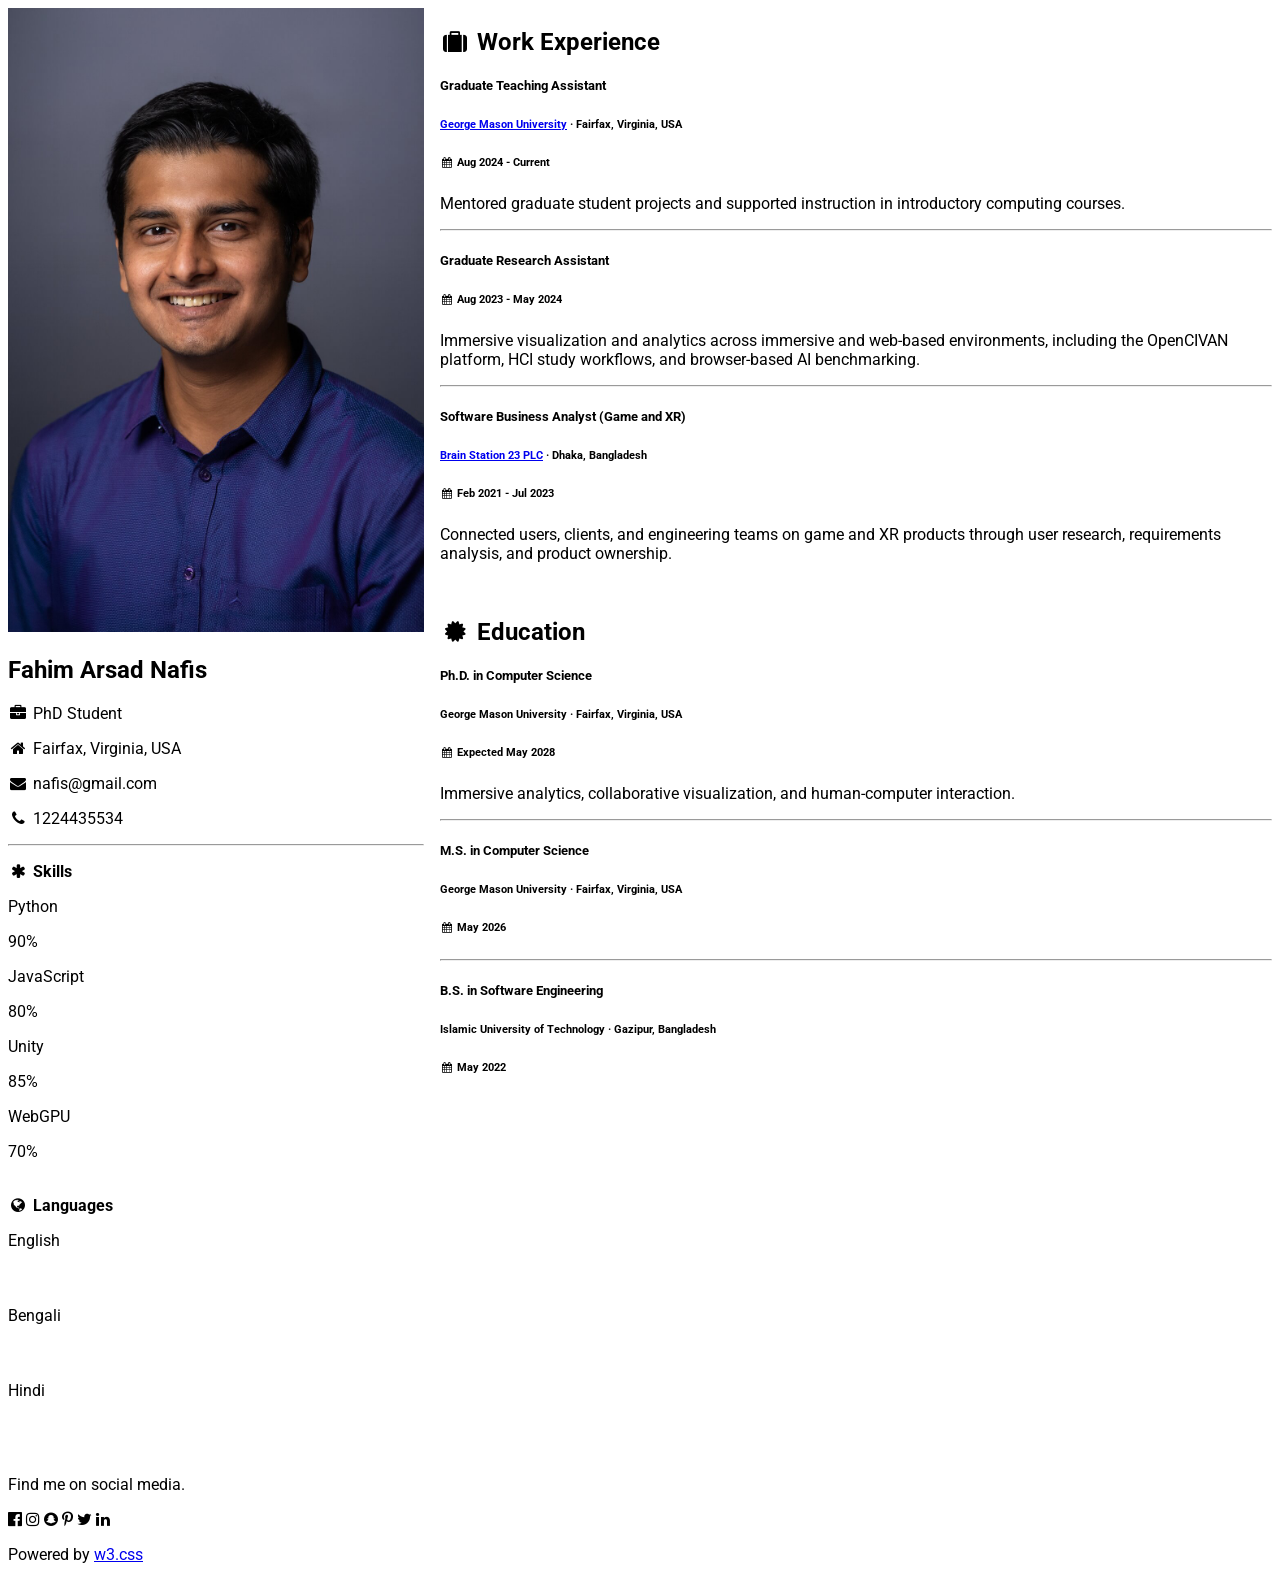
==== 1/Part1/index.html @ 98cef007 "inital commit" ====
<!DOCTYPE html>

<html>
<title>Fahim Arsad Nafis - CV</title>
<meta name="viewport" content="width=device-width, initial-scale=1">
<link rel="stylesheet" href="https://www.w3schools.com/w3css/5/w3.css">
<link rel="stylesheet" href="https://fonts.googleapis.com/css?family=Roboto">
<link rel="stylesheet" href="https://cdnjs.cloudflare.com/ajax/libs/font-awesome/4.7.0/css/font-awesome.min.css">

<style>
html,body,h1,h2,h3,h4,h5,h6 {
  font-family:"Roboto",sans-serif
}

.cv-grid {
  display:grid;
  grid-template-columns:1fr;
  gap:16px;
}

@media (min-width:601px) {
  .cv-grid {
    grid-template-columns:1fr 2fr;
  }
}
</style>

<body class="w3-light-grey">

<!-- Page Container -->

<main class="w3-content w3-margin-top" style="max-width:1400px">

<!-- Grid -->

<div class="cv-grid w3-padding">

<!-- Left Column -->

<div>

<div class="w3-white w3-text-grey w3-card-4">

<!-- swapped in my own photo -->
<img src="public/src/image/profile.jpg"
style="width:100%"
alt="Fahim Arsad Nafis">

<!-- moved name under the pic instead of on top of it -->
<div class="w3-container w3-text-black">
<h2>Fahim Arsad Nafis</h2>
</div>

<div class="w3-container">

<p>
<i class="fa fa-briefcase fa-fw w3-margin-right w3-large w3-text-teal"></i>
PhD Student
</p>

<p>
<i class="fa fa-home fa-fw w3-margin-right w3-large w3-text-teal"></i>
Fairfax, Virginia, USA
</p>

<!-- updated email -->
<p>
<i class="fa fa-envelope fa-fw w3-margin-right w3-large w3-text-teal"></i>
nafis@gmail.com
</p>

<p>
<i class="fa fa-phone fa-fw w3-margin-right w3-large w3-text-teal"></i>
1224435534
</p>

<hr>

<p class="w3-large">
<b>
<i class="fa fa-asterisk fa-fw w3-margin-right w3-text-teal"></i>
Skills
</b>
</p>

<!-- my actual skills now, not the template ones -->
<p>Python</p>

<div class="w3-light-grey w3-round-xlarge w3-small">
<div class="w3-container w3-center w3-round-xlarge w3-teal"
style="width:90%">
90%
</div>
</div>

<p>JavaScript</p>

<div class="w3-light-grey w3-round-xlarge w3-small">
<div class="w3-container w3-center w3-round-xlarge w3-teal"
style="width:80%">
80%
</div>
</div>

<p>Unity</p>

<div class="w3-light-grey w3-round-xlarge w3-small">
<div class="w3-container w3-center w3-round-xlarge w3-teal"
style="width:85%">
85%
</div>
</div>

<p>WebGPU</p>

<div class="w3-light-grey w3-round-xlarge w3-small">
<div class="w3-container w3-center w3-round-xlarge w3-teal"
style="width:70%">
70%
</div>
</div>

<br>

<p class="w3-large">
<b>
<i class="fa fa-globe fa-fw w3-margin-right w3-text-teal"></i>
Languages
</b>
</p>

<!-- languages I actually speak -->
<p>English</p>

<div class="w3-light-grey w3-round-xlarge">
<div class="w3-round-xlarge w3-teal"
style="height:24px;width:100%">
</div>
</div>

<p>Bengali</p>

<div class="w3-light-grey w3-round-xlarge">
<div class="w3-round-xlarge w3-teal"
style="height:24px;width:100%">
</div>
</div>

<p>Hindi</p>

<div class="w3-light-grey w3-round-xlarge">
<div class="w3-round-xlarge w3-teal"
style="height:24px;width:60%">
</div>
</div>

<br>

</div>
</div>

</div>

<!-- Right Column -->

<div>

<!-- Work Experience -->

<section class="w3-container w3-card w3-white w3-margin-bottom">

<h2 class="w3-text-grey w3-padding-16">
<i class="fa fa-suitcase fa-fw w3-margin-right w3-xxlarge w3-text-teal"></i>
Work Experience
</h2>

<!-- GTA job first since its my current one -->
<div class="w3-container">

<h5 class="w3-opacity">
<b>Graduate Teaching Assistant</b>
</h5>

<h6 class="w3-text-teal">
<a href="https://www.gmu.edu/" target="_blank">George Mason University</a>
&middot; Fairfax, Virginia, USA
</h6>

<h6 class="w3-text-teal">
<i class="fa fa-calendar fa-fw w3-margin-right"></i>
Aug 2024 -
<span class="w3-tag w3-teal w3-round">Current</span>
</h6>

<p>
Mentored graduate student projects and supported instruction in
introductory computing courses.
</p>

<hr>

</div>

<div class="w3-container">

<h5 class="w3-opacity">
<b>Graduate Research Assistant</b>
</h5>

<!-- added dates for this one, was missing before -->
<h6 class="w3-text-teal">
<i class="fa fa-calendar fa-fw w3-margin-right"></i>
Aug 2023 - May 2024
</h6>

<p>
Immersive visualization and analytics across immersive and web-based
environments, including the OpenCIVAN platform, HCI study workflows,
and browser-based AI benchmarking.
</p>

<hr>

</div>

<div class="w3-container">

<!-- old job before grad school -->
<h5 class="w3-opacity">
<b>Software Business Analyst (Game and XR)</b>
</h5>

<h6 class="w3-text-teal">
<a href="https://brainstation-23.com/" target="_blank">Brain Station 23 PLC</a>
&middot; Dhaka, Bangladesh
</h6>

<h6 class="w3-text-teal">
<i class="fa fa-calendar fa-fw w3-margin-right"></i>
Feb 2021 - Jul 2023
</h6>

<p>
Connected users, clients, and engineering teams on game and XR
products through user research, requirements analysis, and product
ownership.
</p>

<br>

</div>

</section>

<!-- my real schools now -->
<!-- Education -->

<section class="w3-container w3-card w3-white">

<h2 class="w3-text-grey w3-padding-16">
<i class="fa fa-certificate fa-fw w3-margin-right w3-xxlarge w3-text-teal"></i>
Education
</h2>

<div class="w3-container">

<h5 class="w3-opacity">
<b>Ph.D. in Computer Science</b>
</h5>

<h6 class="w3-text-teal">
George Mason University &middot; Fairfax, Virginia, USA
</h6>

<h6 class="w3-text-teal">
<i class="fa fa-calendar fa-fw w3-margin-right"></i>
Expected May 2028
</h6>

<p>
Immersive analytics, collaborative visualization, and
human-computer interaction.
</p>

<hr>

</div>

<div class="w3-container">

<h5 class="w3-opacity">
<b>M.S. in Computer Science</b>
</h5>

<h6 class="w3-text-teal">
George Mason University &middot; Fairfax, Virginia, USA
</h6>

<h6 class="w3-text-teal">
<i class="fa fa-calendar fa-fw w3-margin-right"></i>
May 2026
</h6>

<hr>

</div>

<div class="w3-container">

<h5 class="w3-opacity">
<b>B.S. in Software Engineering</b>
</h5>

<h6 class="w3-text-teal">
Islamic University of Technology &middot; Gazipur, Bangladesh
</h6>

<h6 class="w3-text-teal">
<i class="fa fa-calendar fa-fw w3-margin-right"></i>
May 2022
</h6>

<br>

</div>

</section>

</div>

<!-- End Grid -->

</div>

</main>

<!-- Footer -->

<footer class="w3-container w3-teal w3-center w3-margin-top">

<p>Find me on social media.</p>

<i class="fa fa-facebook-official w3-hover-opacity"></i> <i class="fa fa-instagram w3-hover-opacity"></i> <i class="fa fa-snapchat w3-hover-opacity"></i> <i class="fa fa-pinterest-p w3-hover-opacity"></i> <i class="fa fa-twitter w3-hover-opacity"></i> <i class="fa fa-linkedin w3-hover-opacity"></i>

<p>
Powered by
<a href="https://www.w3schools.com/w3css/default.asp"
target="_blank">
w3.css
</a>
</p>

</footer>

</body>
</html>
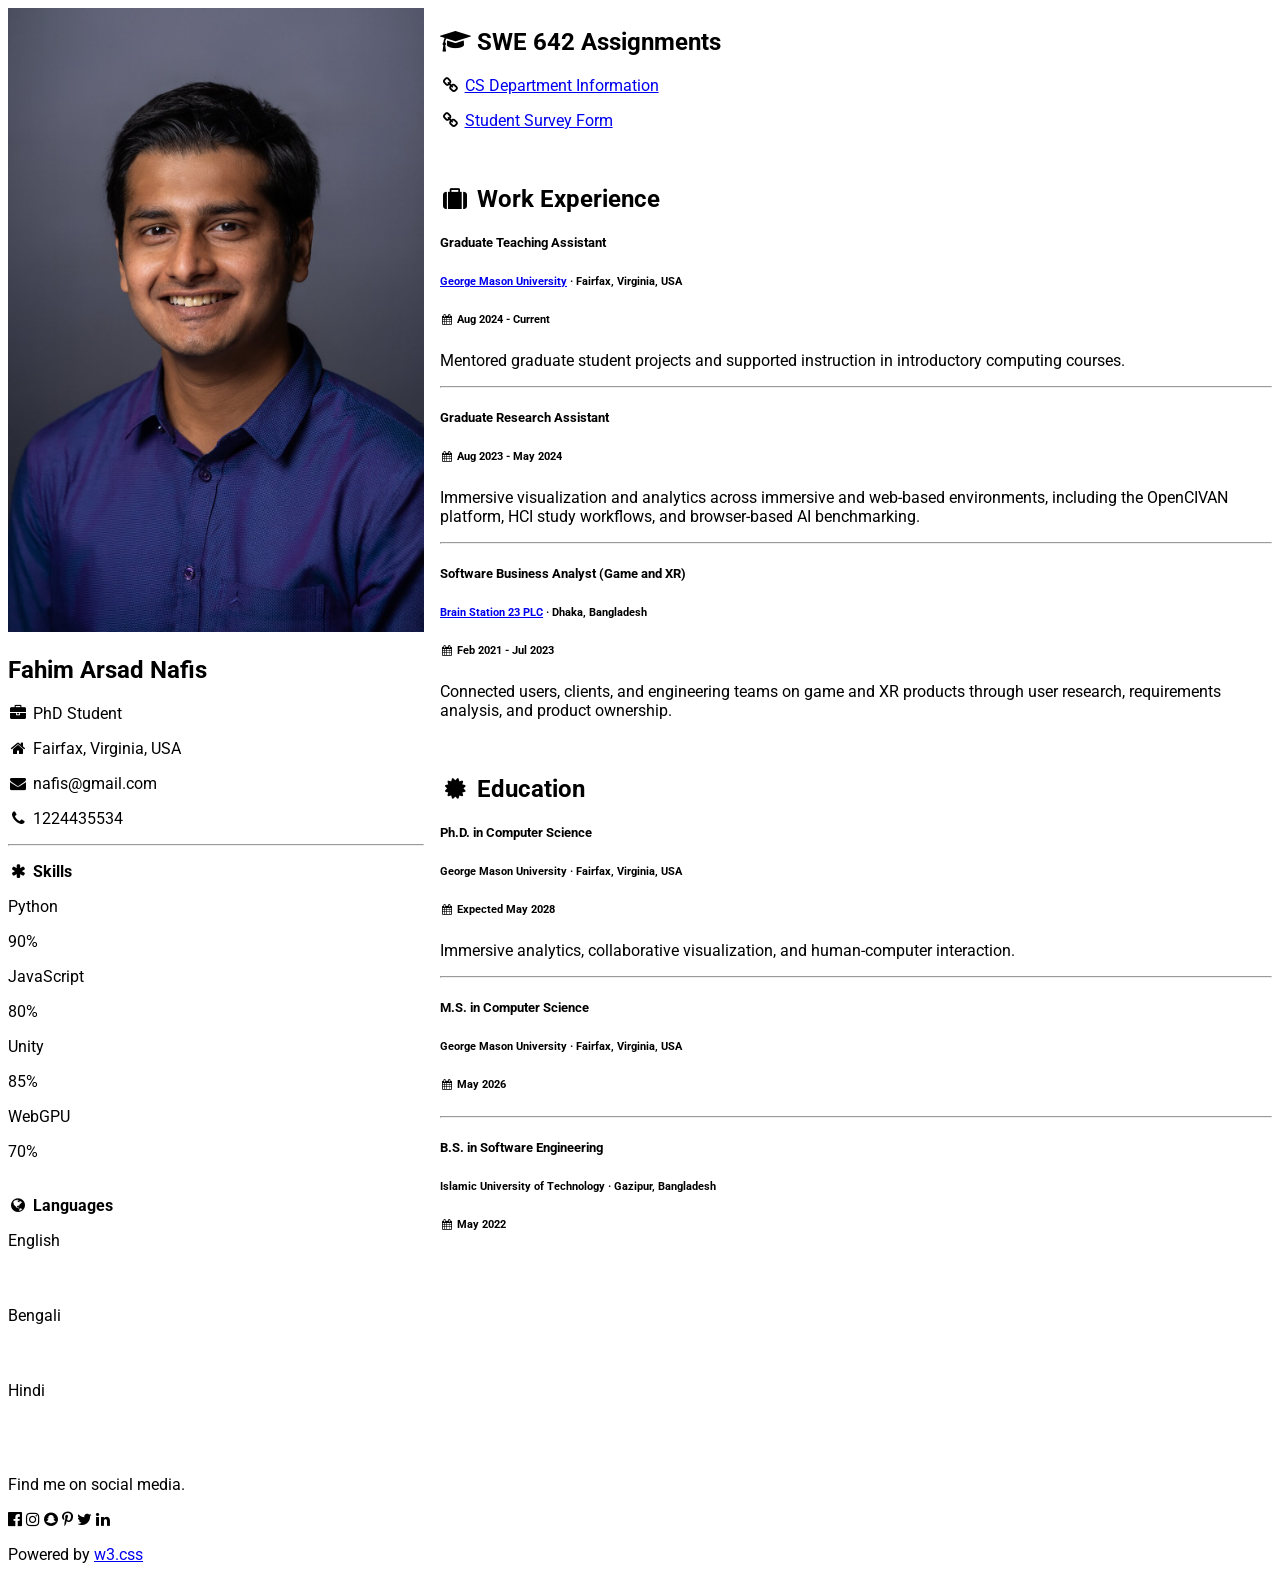
==== commit 87555a39: "Updated Assignment links" ====
--- a/1/Part1/index.html
+++ b/1/Part1/index.html
@@ -165,6 +165,32 @@
 
 <div>
 
+<!-- class assignment links -->
+<section class="w3-container w3-card w3-white w3-margin-bottom">
+
+<h2 class="w3-text-grey w3-padding-16">
+<i class="fa fa-graduation-cap fa-fw w3-margin-right w3-xxlarge w3-text-teal"></i>
+SWE 642 Assignments
+</h2>
+
+<div class="w3-container">
+
+<p>
+<i class="fa fa-link fa-fw w3-margin-right w3-text-teal"></i>
+<a href="http://gmu-cs-fnafis2.s3-website.us-east-2.amazonaws.com/" target="_blank">CS Department Information</a>
+</p>
+
+<p>
+<i class="fa fa-link fa-fw w3-margin-right w3-text-teal"></i>
+<a href="http://gmu-cs-fnafis2.s3-website.us-east-2.amazonaws.com/survey.html" target="_blank">Student Survey Form</a>
+</p>
+
+<br>
+
+</div>
+
+</section>
+
 <!-- Work Experience -->
 
 <section class="w3-container w3-card w3-white w3-margin-bottom">
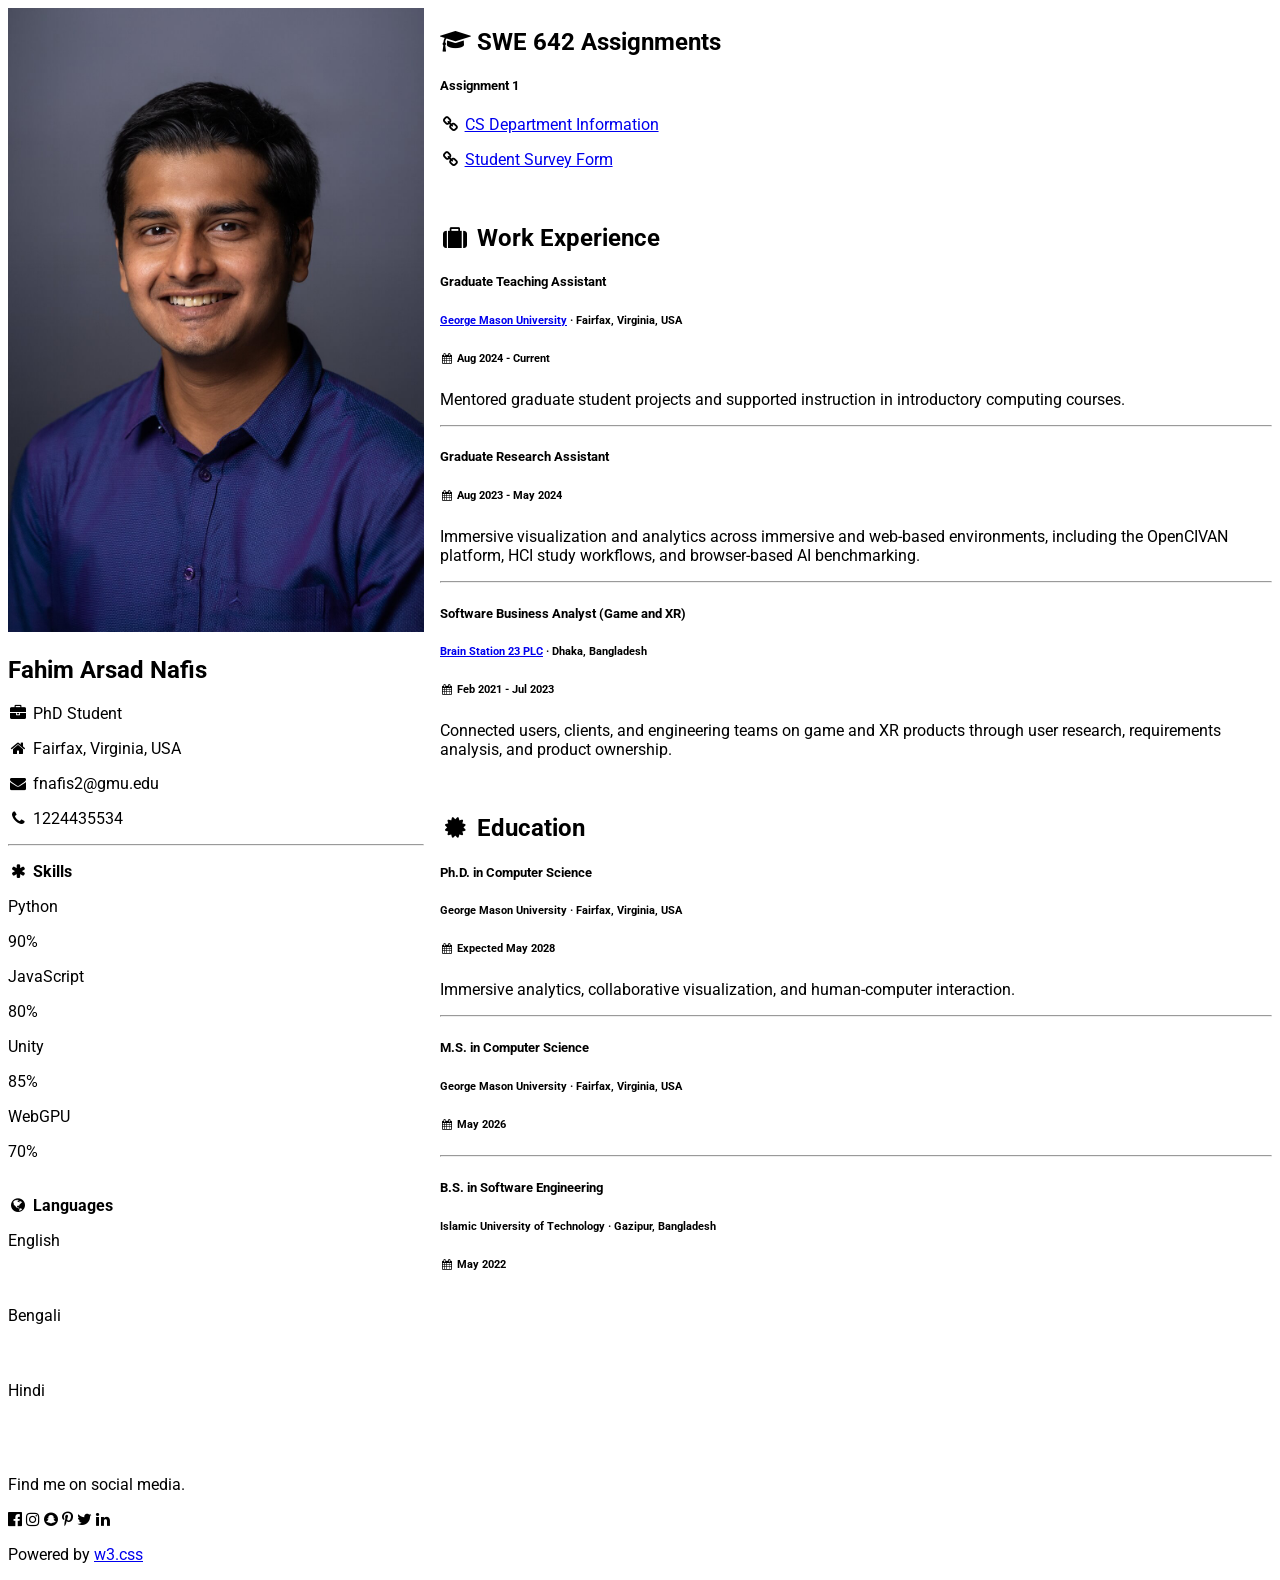
==== commit 17567761: "Part 1 is updated with submission links" ====
--- a/1/Part1/index.html
+++ b/1/Part1/index.html
@@ -66,7 +66,7 @@
 <!-- updated email -->
 <p>
 <i class="fa fa-envelope fa-fw w3-margin-right w3-large w3-text-teal"></i>
-nafis@gmail.com
+fnafis2@gmu.edu
 </p>
 
 <p>
@@ -175,6 +175,10 @@
 
 <div class="w3-container">
 
+<h5 class="w3-opacity">
+<b>Assignment 1</b>
+</h5>
+
 <p>
 <i class="fa fa-link fa-fw w3-margin-right w3-text-teal"></i>
 <a href="http://gmu-cs-fnafis2.s3-website.us-east-2.amazonaws.com/" target="_blank">CS Department Information</a>
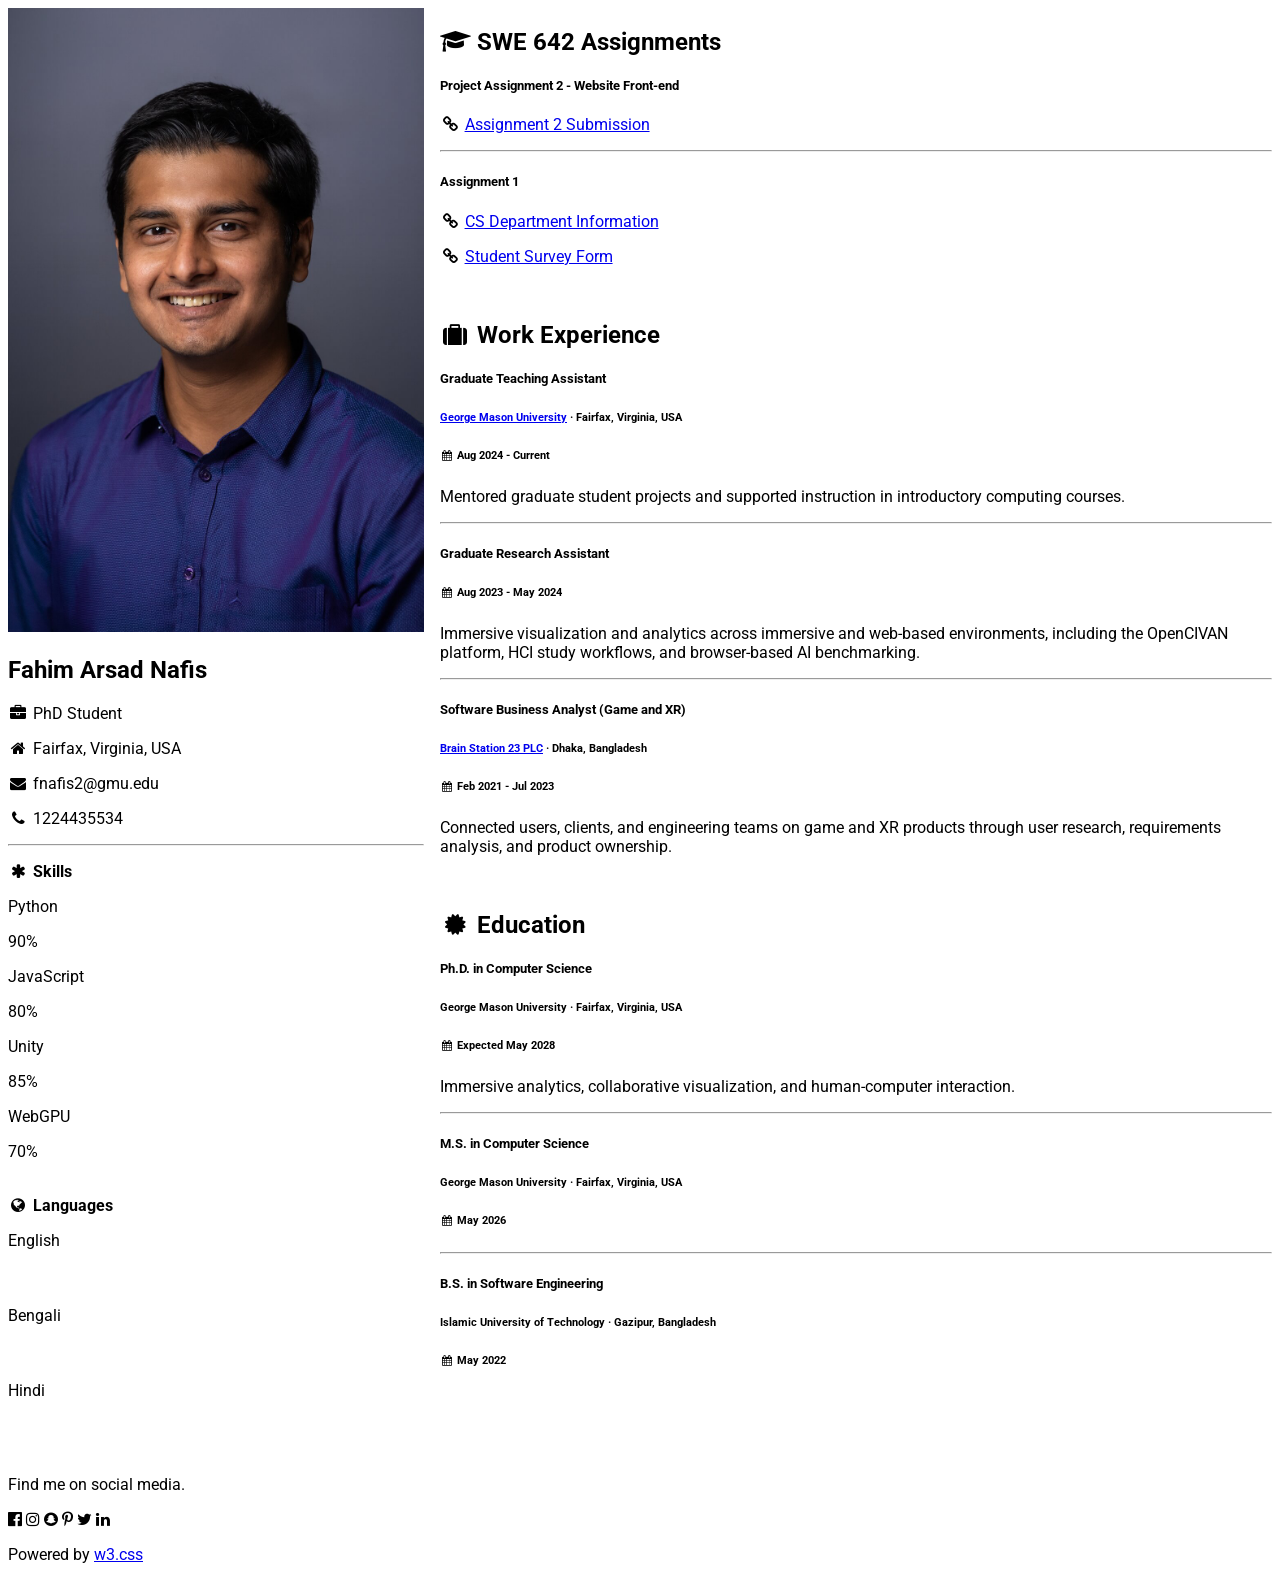
==== commit 86d061ad: "Assignment 2 link is added." ====
--- a/1/Part1/index.html
+++ b/1/Part1/index.html
@@ -176,6 +176,17 @@
 <div class="w3-container">
 
 <h5 class="w3-opacity">
+<b>Project Assignment 2 - Website Front-end</b>
+</h5>
+
+<p>
+<i class="fa fa-link fa-fw w3-margin-right w3-text-teal"></i>
+<a href="http://swe642-assignment2-fa-nafis.s3-website.us-east-2.amazonaws.com/" target="_blank">Assignment 2 Submission</a>
+</p>
+
+<hr>
+
+<h5 class="w3-opacity">
 <b>Assignment 1</b>
 </h5>
 
